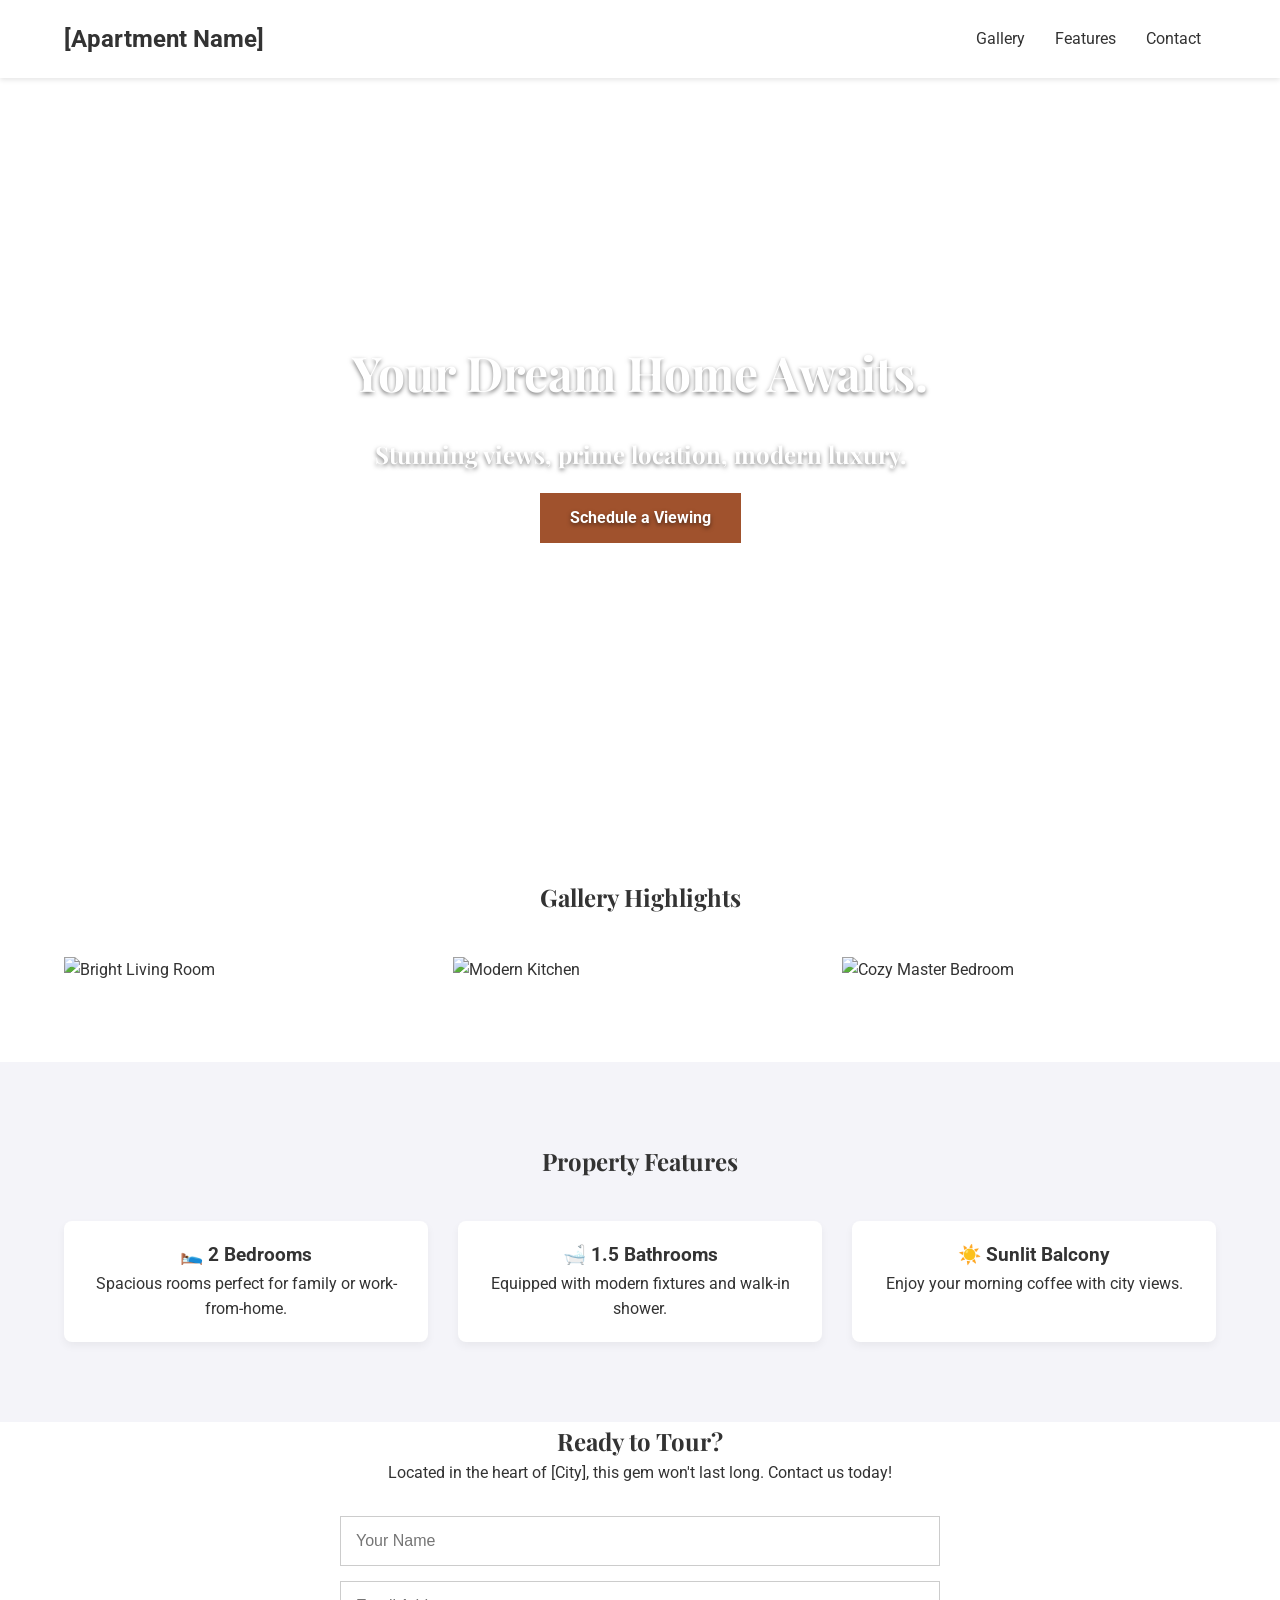
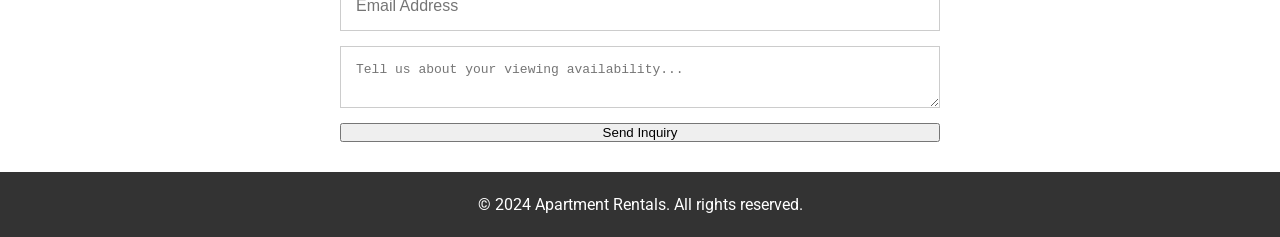
==== index.html @ 55baa247 "base version" ====
<!DOCTYPE html>
<html lang="en">
<head>
    <meta charset="UTF-8">
    <meta name="viewport" content="width=device-width, initial-scale=1.0">
    <title>Luxury Apartment Listing - [Address]</title>
    <!-- Link to your CSS file -->
    <link rel="stylesheet" href="style.css"> 
    <!-- Optional: Link a cool font from Google Fonts -->
    <link href="https://fonts.googleapis.com/css2?family=Playfair+Display:wght@700&family=Roboto:wght@300;400&display=swap" rel="stylesheet">
</head>
<body>

    <!-- NAVIGATION BAR -->
    <header class="navbar">
        <div class="logo">[Apartment Name]</div>
        <nav>
            <ul>
                <li><a href="#gallery">Gallery</a></li>
                <li><a href="#features">Features</a></li>
                <li><a href="#contact">Contact</a></li>
            </ul>
        </nav>
    </header>

    <!-- HERO SECTION (The first thing visitors see) -->
    <section class="hero">
        <h1>Your Dream Home Awaits.</h1>
        <h2>Stunning views, prime location, modern luxury.</h2>
        <a href="#contact" class="cta-button">Schedule a Viewing</a>
    </section>

    <!-- GALLERY/MEDIA SECTION -->
    <section id="gallery" class="section-padding">
        <h2>Gallery Highlights</h2>
        <div class="image-gallery">
            <!-- IMPORTANT: Replace these paths with your actual image files -->
            <img src="images/living_room.jpg" alt="Bright Living Room">
            <img src="images/kitchen.jpg" alt="Modern Kitchen">
            <img src="images/bedroom.jpg" alt="Cozy Master Bedroom">
            <!-- You can add more images here -->
        </div>
    </section>

    <!-- FEATURES SECTION (Selling points) -->
    <section id="features" class="dark-background section-padding">
        <h2>Property Features</h2>
        <div class="feature-grid">
            <div class="feature-card">
                <h3>🛌 2 Bedrooms</h3>
                <p>Spacious rooms perfect for family or work-from-home.</p>
            </div>
            <div class="feature-card">
                <h3>🛁 1.5 Bathrooms</h3>
                <p>Equipped with modern fixtures and walk-in shower.</p>
            </div>
            <div class="feature-card">
                <h3>☀️ Sunlit Balcony</h3>
                <p>Enjoy your morning coffee with city views.</p>
            </div>
        </div>
    </section>

    <!-- CONTACT/CALL TO ACTION SECTION -->
    <section id="contact" class="cta-section">
        <h2>Ready to Tour?</h2>
        <p>Located in the heart of [City], this gem won't last long. Contact us today!</p>
        <form action="#" method="POST" class="contact-form">
            <input type="text" name="name" placeholder="Your Name" required>
            <input type="email" name="email" placeholder="Email Address" required>
            <textarea name="message" placeholder="Tell us about your viewing availability..."></textarea>
            <button type="submit">Send Inquiry</button>
        </form>
    </section>

    <!-- FOOTER -->
    <footer>
        <p>&copy; 2024 Apartment Rentals. All rights reserved.</p>
        <div class="social-links">
            <!-- Link your social media here -->
        </div>
    </footer>

    <!-- Link to the JavaScript file (MUST be at the end of body) -->
    <script src="script.js"></script>
</body>
</html>
---- style.css ----
/* Basic Reset and Typography */
* {
    margin: 0;
    padding: 0;
    box-sizing: border-box; /* This is crucial for layout consistency */
}

body {
    font-family: 'Roboto', sans-serif;
    line-height: 1.6;
    color: #333;
}

h1, h2 {
    font-family: 'Playfair Display', serif; /* Fancy header font */
    text-align: center;
}

/* Padding class to ensure sections don't touch screen edges */
.section-padding {
    padding: 80px 5%; /* Top and bottom padding */
}

/* --- NAVIGATION BAR --- */
.navbar {
    display: flex;
    justify-content: space-between;
    align-items: center;
    padding: 20px 5%;
    background-color: #ffffff;
    box-shadow: 0 2px 5px rgba(0, 0, 0, 0.1);
}

.logo {
    font-size: 1.5em;
    font-weight: bold;
}

nav ul {
    list-style: none;
    display: flex;
}

nav ul li a {
    text-decoration: none;
    color: #333;
    padding: 10px 15px;
    transition: color 0.3s;
}

nav ul li a:hover {
    color: #a0522d; /* Example accent color */
}


/* --- HERO SECTION (The main visual punch) --- */
.hero {
    height: 80vh; /* Takes up most of the screen height */
    background: url('images/hero_main.jpg') no-repeat center center/cover; /* Main property photo */
    display: flex;
    flex-direction: column;
    justify-content: center;
    align-items: center;
    text-align: center;
    color: white; /* White text over a potentially dark image */
    text-shadow: 0 2px 4px rgba(0,0,0,0.5);
    padding: 20px;
}

.hero h1 {
    font-size: 3em;
    margin-bottom: 0.5em;
}

/* --- BUTTON STYLING --- */
.cta-button {
    display: inline-block;
    margin-top: 20px;
    padding: 12px 30px;
    background-color: #a0522d; /* Accent color */
    color: white;
    text-decoration: none;
    font-weight: bold;
    transition: background-color 0.3s;
    border: none; /* If used on a button */
    cursor: pointer;
}

.cta-button:hover {
    background-color: #8b4513; 
}


/* --- GALLERY SECTION --- */
.image-gallery {
    display: grid;
    grid-template-columns: repeat(auto-fit, minmax(300px, 1fr)); /* Responsive grid */
    gap: 15px;
    margin-top: 40px;
}

.image-gallery img {
    width: 100%;
    height: auto;
    display: block;
    object-fit: cover; /* Ensures images fill their containers nicely */
}


/* --- FEATURES SECTION (The detail points) --- */
.dark-background {
    background-color: #f4f4f9; /* Light gray background */
}

.feature-grid {
    display: flex;
    justify-content: space-around;
    gap: 30px;
    margin-top: 40px;
    text-align: center;
}

.feature-card {
    flex: 1; /* Each card takes equal width */
    padding: 20px;
    border-radius: 8px;
    background: white;
    box-shadow: 0 4px 8px rgba(0, 0, 0, 0.05);
}

/* --- CONTACT FORM SECTION --- */
#contact {
    text-align: center;
}

.contact-form {
    display: flex;
    flex-direction: column;
    max-width: 600px;
    margin: 30px auto;
    gap: 15px;
}

.contact-form input, .contact-form textarea {
    padding: 15px;
    border: 1px solid #ccc;
    font-size: 1em;
    width: 100%;
}

/* --- FOOTER --- */
footer {
    background-color: #333;
    color: white;
    text-align: center;
    padding: 20px;
}


/* ================================= */
/* MEDIA QUERIES (Responsiveness for Mobile) */
/* ================================= */

@media (max-width: 768px) {
    /* On smaller screens, change the layout to stack */
    .navbar {
        flex-direction: column;
        gap: 10px;
    }

    .feature-grid {
        flex-direction: column; /* Cards stack vertically */
        align-items: center;
    }
    
    .hero {
        height: 60vh; /* Smaller header on mobile */
    }

    .hero h1 {
        font-size: 2em;
    }
}
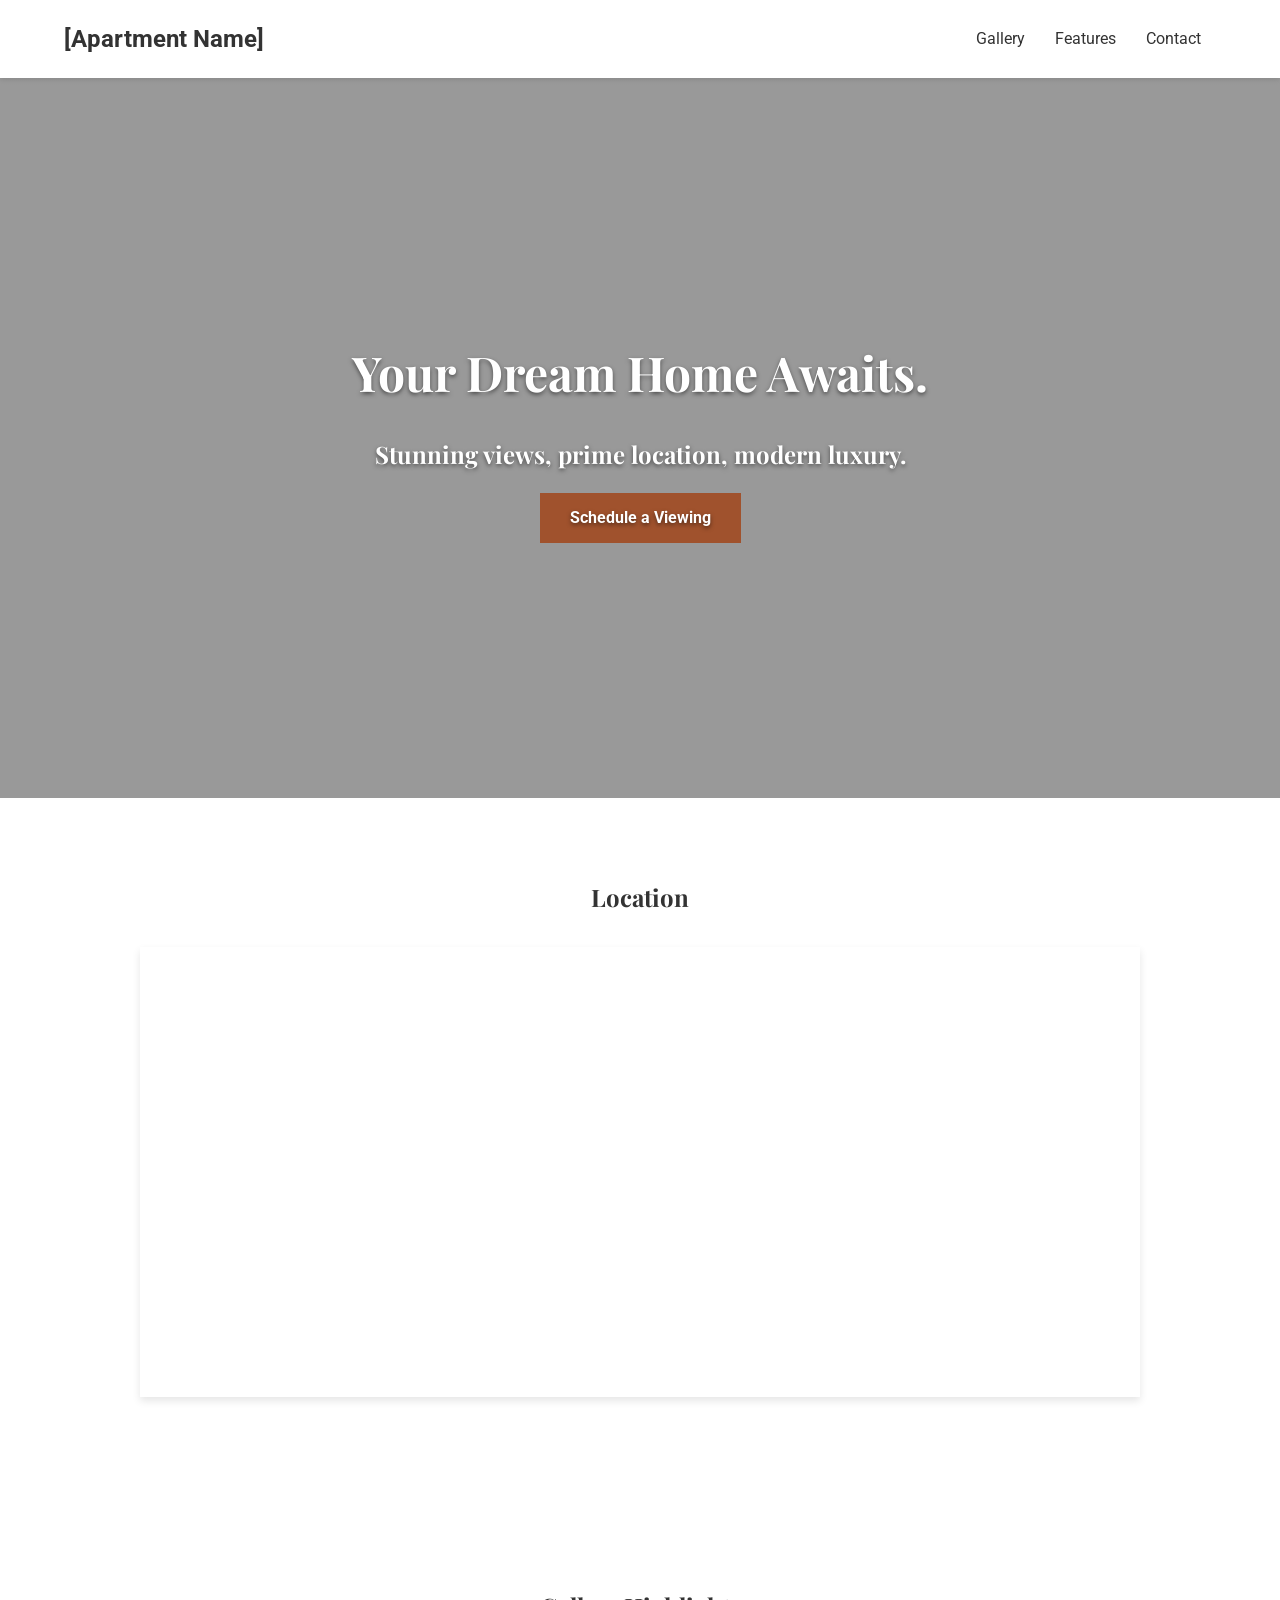
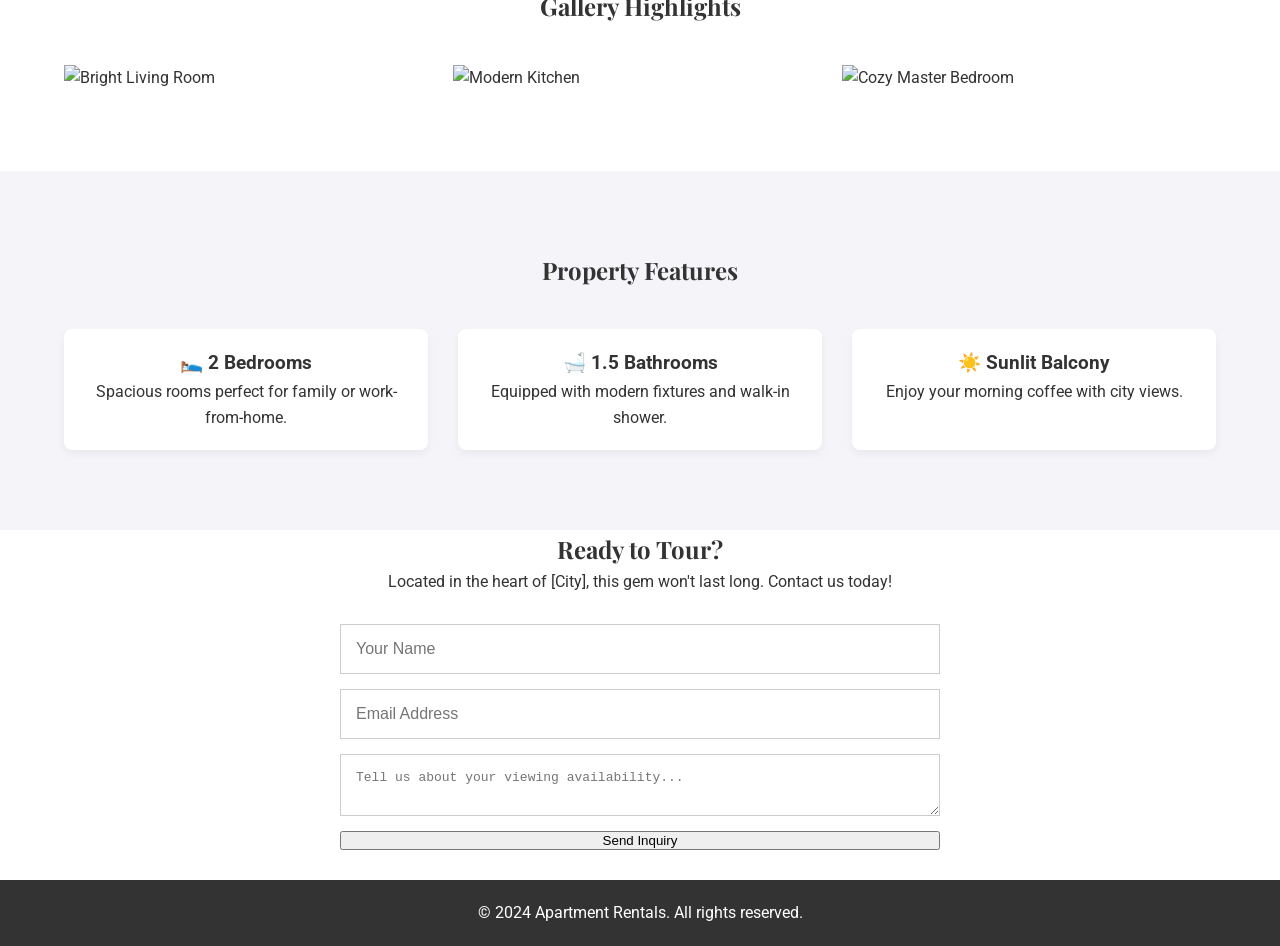
==== commit 8885a05e: "v2" ====
--- a/index.html
+++ b/index.html
@@ -28,6 +28,17 @@
         <h1>Your Dream Home Awaits.</h1>
         <h2>Stunning views, prime location, modern luxury.</h2>
         <a href="#contact" class="cta-button">Schedule a Viewing</a>
+    </section>
+
+    <!-- MAP SECTION -->
+    <section class="map-section section-padding">
+        <h2>Location</h2>
+        <div class="map-container">
+            
+             <iframe src="https://www.google.com/maps/embed?pb=!1m14!1m12!1m3!1d2104.0212770779126!2d35.293702474314145!3d0.4766487086462576!2m3!1f0!2f0!3f0!3m2!1i1024!2i768!4f13.1!5e0!3m2!1sen!2ske!4v1777364461654!5m2!1sen!2ske" width="600" height="450" style="border:0;" allowfullscreen="" loading="lazy" referrerpolicy="no-referrer-when-downgrade"></iframe>
+               
+        
+        </div>
     </section>
 
     <!-- GALLERY/MEDIA SECTION -->
--- a/style.css
+++ b/style.css
@@ -56,7 +56,7 @@
 /* --- HERO SECTION (The main visual punch) --- */
 .hero {
     height: 80vh; /* Takes up most of the screen height */
-    background: url('images/hero_main.jpg') no-repeat center center/cover; /* Main property photo */
+    background: linear-gradient(rgba(0,0,0,0.4), rgba(0,0,0,0.4)), url('https://images.unsplash.com/photo-1545324418-cc1a3fa10c00?w=1920&q=80') no-repeat center center/cover; /* Main property photo */
     display: flex;
     flex-direction: column;
     justify-content: center;
@@ -70,6 +70,17 @@
 .hero h1 {
     font-size: 3em;
     margin-bottom: 0.5em;
+}
+
+/* --- MAP SECTION --- */
+.map-container {
+    max-width: 1000px;
+    margin: 30px auto;
+    box-shadow: 0 4px 8px rgba(0, 0, 0, 0.1);
+}
+
+iframe {
+    display: block;
 }
 
 /* --- BUTTON STYLING --- */
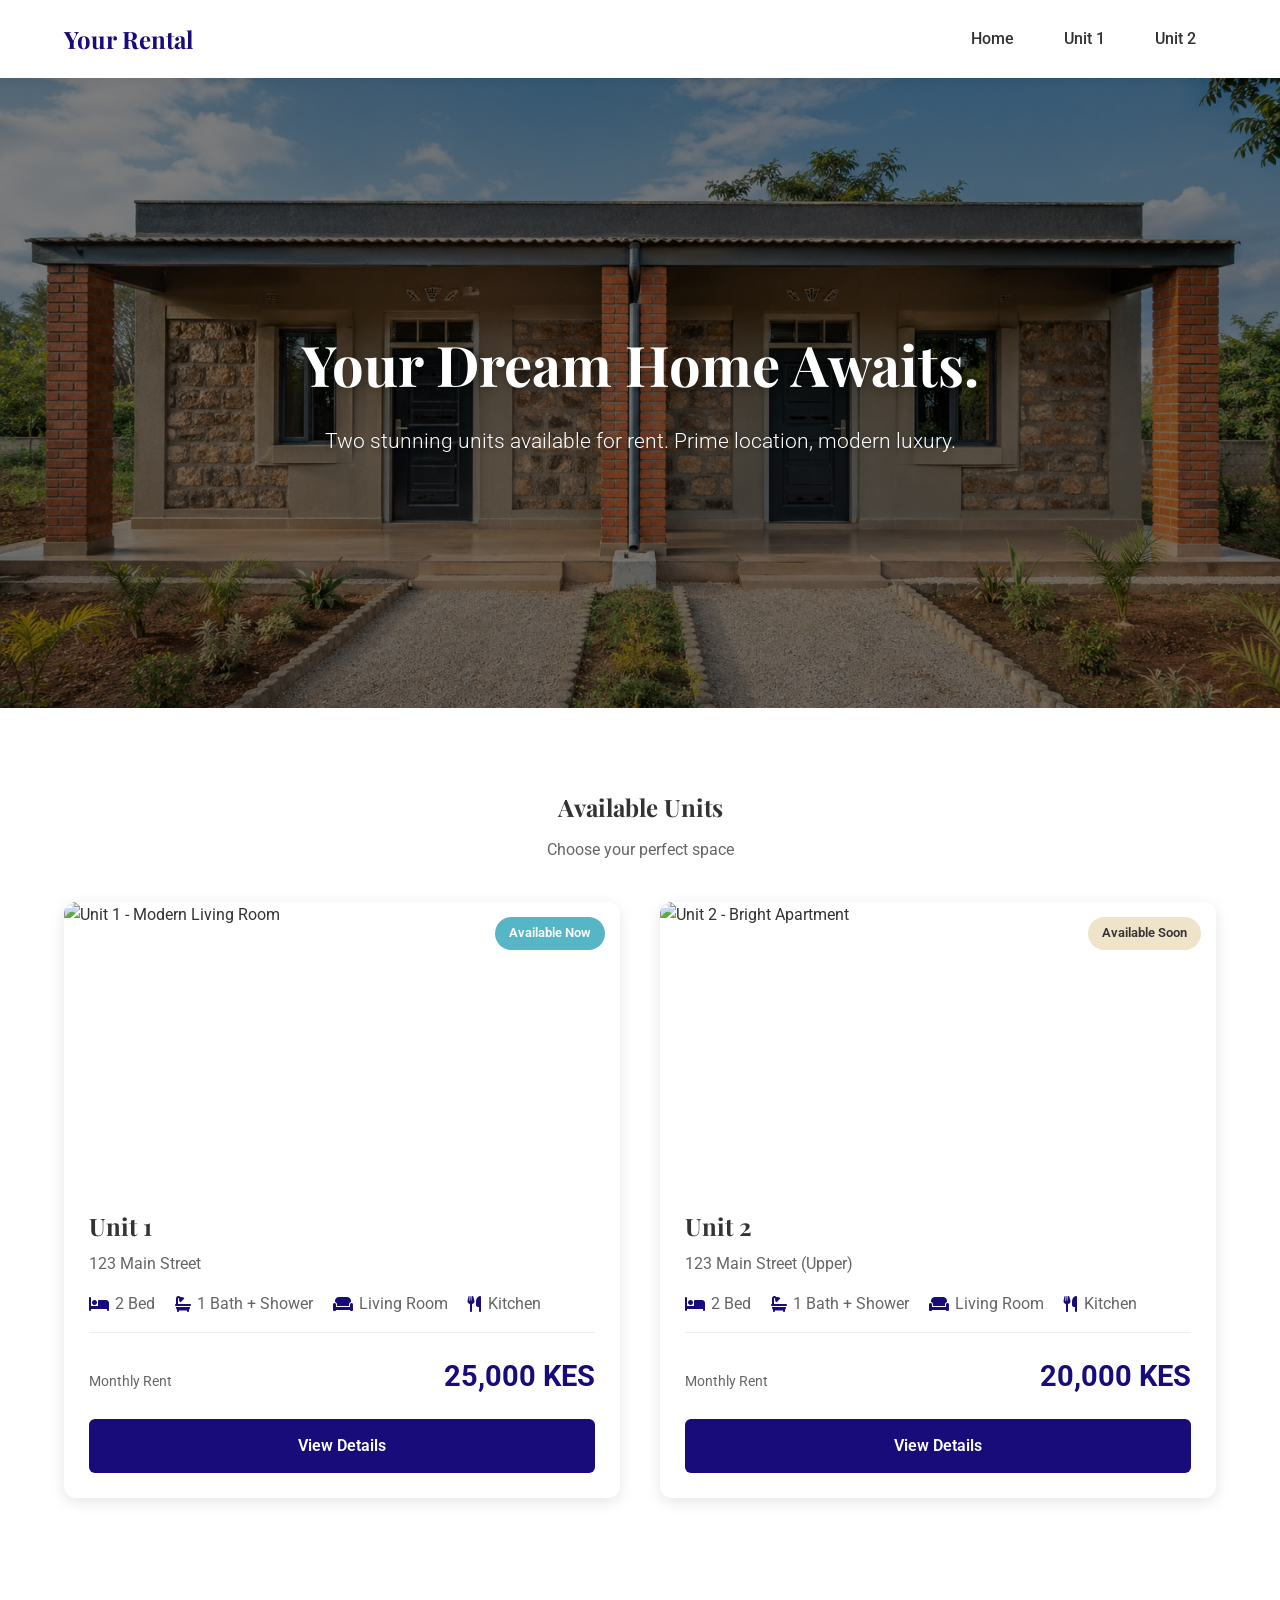
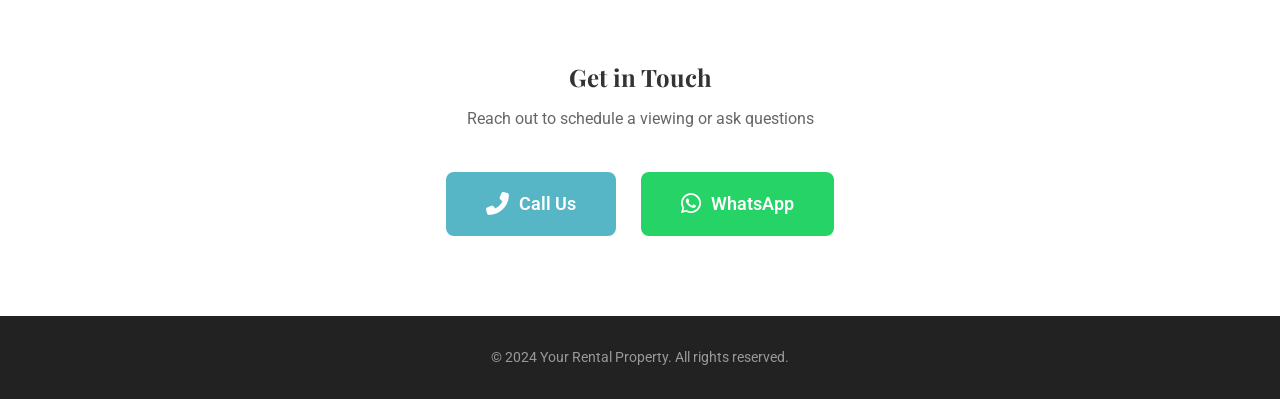
==== commit 87693c8d: "v3 Co-authored-by: Copilot <copilot@github.com>" ====
--- a/index.html
+++ b/index.html
@@ -3,96 +3,110 @@
 <head>
     <meta charset="UTF-8">
     <meta name="viewport" content="width=device-width, initial-scale=1.0">
-    <title>Luxury Apartment Listing - [Address]</title>
-    <!-- Link to your CSS file -->
-    <link rel="stylesheet" href="style.css"> 
-    <!-- Optional: Link a cool font from Google Fonts -->
-    <link href="https://fonts.googleapis.com/css2?family=Playfair+Display:wght@700&family=Roboto:wght@300;400&display=swap" rel="stylesheet">
+    <title>Rental Units - Your Dream Home Awaits</title>
+
+    <link rel="stylesheet" href="style.css">
+
+    <link href="https://fonts.googleapis.com/css2?family=Playfair+Display:wght@700&family=Roboto:wght@300;400;500&display=swap" rel="stylesheet">
+    <link rel="stylesheet" href="https://cdnjs.cloudflare.com/ajax/libs/font-awesome/6.4.0/css/all.min.css">
 </head>
 <body>
 
     <!-- NAVIGATION BAR -->
     <header class="navbar">
-        <div class="logo">[Apartment Name]</div>
+        <div class="logo">Your Rental</div>
+        <div class="menu-toggle"><i class="fas fa-bars"></i></div>
         <nav>
             <ul>
-                <li><a href="#gallery">Gallery</a></li>
-                <li><a href="#features">Features</a></li>
-                <li><a href="#contact">Contact</a></li>
+                <li><a href="index.html">Home</a></li>
+                <li><a href="unit1.html">Unit 1</a></li>
+                <li><a href="unit2.html">Unit 2</a></li>
             </ul>
         </nav>
     </header>
 
-    <!-- HERO SECTION (The first thing visitors see) -->
+    <!-- HERO SECTION -->
     <section class="hero">
         <h1>Your Dream Home Awaits.</h1>
-        <h2>Stunning views, prime location, modern luxury.</h2>
-        <a href="#contact" class="cta-button">Schedule a Viewing</a>
+        <h2>Two stunning units available for rent. Prime location, modern luxury.</h2>
     </section>
 
-    <!-- MAP SECTION -->
-    <section class="map-section section-padding">
-        <h2>Location</h2>
-        <div class="map-container">
-            
-             <iframe src="https://www.google.com/maps/embed?pb=!1m14!1m12!1m3!1d2104.0212770779126!2d35.293702474314145!3d0.4766487086462576!2m3!1f0!2f0!3f0!3m2!1i1024!2i768!4f13.1!5e0!3m2!1sen!2ske!4v1777364461654!5m2!1sen!2ske" width="600" height="450" style="border:0;" allowfullscreen="" loading="lazy" referrerpolicy="no-referrer-when-downgrade"></iframe>
-               
+    <!-- UNITS COMPARISON SECTION -->
+    <section class="units-section section-padding">
+        <h2>Available Units</h2>
+        <p class="section-subtitle">Choose your perfect space</p>
         
-        </div>
-    </section>
+        <div class="units-grid">
+            <!-- UNIT 1 CARD -->
+            <div class="unit-card">
+                <div class="unit-image">
+                    <img src="https://images.unsplash.com/photo-1502672260266-1c1ef2d93688?w=800&q=80" alt="Unit 1 - Modern Living Room">
+                    <span class="unit-badge">Available Now</span>
+                </div>
+                <div class="unit-details">
+                    <h3>Unit 1</h3>
+                    <p class="unit-address">123 Main Street</p>
+                    <div class="unit-specs">
+                        <span><i class="fas fa-bed"></i> 2 Bed</span>
+                        <span><i class="fas fa-bath"></i> 1 Bath + Shower</span>
+                        <span><i class="fas fa-couch"></i> Living Room</span>
+                        <span><i class="fas fa-utensils"></i> Kitchen</span>
+                    </div>
+                    <div class="unit-price">
+                        <span class="price-label">Monthly Rent</span>
+                        <span class="price-amount">25,000 KES</span>
+                    </div>
+                    <a href="unit1.html" class="cta-button">View Details</a>
+                </div>
+            </div>
 
-    <!-- GALLERY/MEDIA SECTION -->
-    <section id="gallery" class="section-padding">
-        <h2>Gallery Highlights</h2>
-        <div class="image-gallery">
-            <!-- IMPORTANT: Replace these paths with your actual image files -->
-            <img src="images/living_room.jpg" alt="Bright Living Room">
-            <img src="images/kitchen.jpg" alt="Modern Kitchen">
-            <img src="images/bedroom.jpg" alt="Cozy Master Bedroom">
-            <!-- You can add more images here -->
-        </div>
-    </section>
-
-    <!-- FEATURES SECTION (Selling points) -->
-    <section id="features" class="dark-background section-padding">
-        <h2>Property Features</h2>
-        <div class="feature-grid">
-            <div class="feature-card">
-                <h3>🛌 2 Bedrooms</h3>
-                <p>Spacious rooms perfect for family or work-from-home.</p>
-            </div>
-            <div class="feature-card">
-                <h3>🛁 1.5 Bathrooms</h3>
-                <p>Equipped with modern fixtures and walk-in shower.</p>
-            </div>
-            <div class="feature-card">
-                <h3>☀️ Sunlit Balcony</h3>
-                <p>Enjoy your morning coffee with city views.</p>
+            <!-- UNIT 2 CARD -->
+            <div class="unit-card">
+                <div class="unit-image">
+                    <img src="https://images.unsplash.com/photo-1560448204-e02f11c3d0e2?w=800&q=80" alt="Unit 2 - Bright Apartment">
+                    <span class="unit-badge unit-badge-soon">Available Soon</span>
+                </div>
+                <div class="unit-details">
+                    <h3>Unit 2</h3>
+                    <p class="unit-address">123 Main Street (Upper)</p>
+                    <div class="unit-specs">
+                        <span><i class="fas fa-bed"></i> 2 Bed</span>
+                        <span><i class="fas fa-bath"></i> 1 Bath + Shower</span>
+                        <span><i class="fas fa-couch"></i> Living Room</span>
+                        <span><i class="fas fa-utensils"></i> Kitchen</span>
+                    </div>
+                    <div class="unit-price">
+                        <span class="price-label">Monthly Rent</span>
+                        <span class="price-amount">20,000 KES</span>
+                    </div>
+                    <a href="unit2.html" class="cta-button">View Details</a>
+                </div>
             </div>
         </div>
     </section>
 
-    <!-- CONTACT/CALL TO ACTION SECTION -->
-    <section id="contact" class="cta-section">
-        <h2>Ready to Tour?</h2>
-        <p>Located in the heart of [City], this gem won't last long. Contact us today!</p>
-        <form action="#" method="POST" class="contact-form">
-            <input type="text" name="name" placeholder="Your Name" required>
-            <input type="email" name="email" placeholder="Email Address" required>
-            <textarea name="message" placeholder="Tell us about your viewing availability..."></textarea>
-            <button type="submit">Send Inquiry</button>
-        </form>
+    <!-- CONTACT SECTION -->
+    <section id="contact" class="contact-section section-padding">
+        <h2>Get in Touch</h2>
+        <p class="section-subtitle">Reach out to schedule a viewing or ask questions</p>
+        
+        <div class="contact-options">
+            <a href="tel:+254792336263" class="contact-btn contact-phone">
+                <i class="fas fa-phone-alt"></i>
+                <span>Call Us</span>
+            </a>
+            <a href="https://wa.me/0792336263" target="_blank" class="contact-btn contact-whatsapp">
+                <i class="fab fa-whatsapp"></i>
+                <span>WhatsApp</span>
+            </a>
+        </div>
     </section>
 
     <!-- FOOTER -->
     <footer>
-        <p>&copy; 2024 Apartment Rentals. All rights reserved.</p>
-        <div class="social-links">
-            <!-- Link your social media here -->
-        </div>
+        <p>&copy; 2024 Your Rental Property. All rights reserved.</p>
     </footer>
 
-    <!-- Link to the JavaScript file (MUST be at the end of body) -->
     <script src="script.js"></script>
 </body>
-</html>
+</html>
--- a/style.css
+++ b/style.css
@@ -1,194 +1,672 @@
-/* Basic Reset and Typography */
+/* ============================================
+   BASIC RESET & TYPOGRAPHY
+   ============================================ */
 * {
     margin: 0;
     padding: 0;
-    box-sizing: border-box; /* This is crucial for layout consistency */
+    box-sizing: border-box;
+}
+
+:root {
+    --primary-color: #170C79;
+    --primary-dark: #0f0835;
+    --secondary-color: #56B6C6;
+    --secondary-light: #8ACBD0;
+    --accent: #EFE3CA;
+    --text-dark: #333;
+    --text-light: #666;
+    --bg-light: #f9f9f9;
+    --bg-white: #ffffff;
+    --shadow: 0 4px 15px rgba(0, 0, 0, 0.1);
 }
 
 body {
     font-family: 'Roboto', sans-serif;
     line-height: 1.6;
-    color: #333;
-}
-
-h1, h2 {
-    font-family: 'Playfair Display', serif; /* Fancy header font */
-    text-align: center;
-}
-
-/* Padding class to ensure sections don't touch screen edges */
+    color: var(--text-dark);
+    background-color: var(--bg-white);
+}
+
+h1, h2, h3, h4 {
+    font-family: 'Playfair Display', serif;
+    font-weight: 700;
+}
+
+h1 { text-align: center; }
+h2 { text-align: center; margin-bottom: 10px; }
+
+.section-subtitle {
+    text-align: center;
+    color: var(--text-light);
+    margin-bottom: 40px;
+}
+
 .section-padding {
-    padding: 80px 5%; /* Top and bottom padding */
-}
-
-/* --- NAVIGATION BAR --- */
+    padding: 80px 5%;
+}
+
+/* ============================================
+   NAVIGATION BAR
+   ============================================ */
 .navbar {
     display: flex;
     justify-content: space-between;
     align-items: center;
     padding: 20px 5%;
-    background-color: #ffffff;
-    box-shadow: 0 2px 5px rgba(0, 0, 0, 0.1);
+    background-color: var(--bg-white);
+    box-shadow: 0 2px 10px rgba(0, 0, 0, 0.08);
+    position: sticky;
+    top: 0;
+    z-index: 1000;
 }
 
 .logo {
     font-size: 1.5em;
-    font-weight: bold;
+    font-weight: 700;
+    font-family: 'Playfair Display', serif;
+    color: var(--primary-color);
 }
 
 nav ul {
     list-style: none;
     display: flex;
+    gap: 10px;
 }
 
 nav ul li a {
     text-decoration: none;
-    color: #333;
-    padding: 10px 15px;
-    transition: color 0.3s;
-}
-
-nav ul li a:hover {
-    color: #a0522d; /* Example accent color */
-}
-
-
-/* --- HERO SECTION (The main visual punch) --- */
+    color: var(--text-dark);
+    padding: 10px 20px;
+    font-weight: 500;
+    transition: all 0.3s ease;
+    border-radius: 4px;
+}
+
+nav ul li a:hover,
+nav ul li a.active {
+    color: var(--bg-white);
+    background-color: var(--primary-color);
+}
+
+.menu-toggle {
+    display: none;
+    font-size: 1.5em;
+    cursor: pointer;
+    color: var(--primary-color);
+}
+
+/* Mobile Menu Toggle */
+
+/* ============================================
+   HERO SECTION
+   ============================================ */
 .hero {
-    height: 80vh; /* Takes up most of the screen height */
-    background: linear-gradient(rgba(0,0,0,0.4), rgba(0,0,0,0.4)), url('https://images.unsplash.com/photo-1545324418-cc1a3fa10c00?w=1920&q=80') no-repeat center center/cover; /* Main property photo */
+    height: 70vh;
+    background: linear-gradient(rgba(0, 0, 0, 0.5), rgba(0, 0, 0, 0.5)), 
+                url('property.png') no-repeat center center/cover;
     display: flex;
     flex-direction: column;
     justify-content: center;
     align-items: center;
     text-align: center;
-    color: white; /* White text over a potentially dark image */
-    text-shadow: 0 2px 4px rgba(0,0,0,0.5);
+    color: white;
     padding: 20px;
 }
 
 .hero h1 {
+    font-size: 3.5em;
+    margin-bottom: 0.3em;
+    text-shadow: 0 2px 10px rgba(0, 0, 0, 0.3);
+}
+
+.hero h2 {
+    font-family: 'Roboto', sans-serif;
+    font-size: 1.3em;
+    font-weight: 300;
+    text-shadow: 0 2px 5px rgba(0, 0, 0, 0.3);
+}
+
+/* ============================================
+   UNIT HERO (Detail Pages)
+   ============================================ */
+.unit-hero {
+    position: relative;
+    height: 60vh;
+    overflow: hidden;
+}
+
+.unit-hero img {
+    width: 100%;
+    height: 100%;
+    object-fit: cover;
+}
+
+.unit-hero-overlay {
+    position: absolute;
+    bottom: 0;
+    left: 0;
+    right: 0;
+    background: linear-gradient(transparent, rgba(0, 0, 0, 0.8));
+    padding: 40px 5%;
+    color: white;
+}
+
+.unit-hero-overlay h1 {
     font-size: 3em;
-    margin-bottom: 0.5em;
-}
-
-/* --- MAP SECTION --- */
+    text-align: left;
+    margin-bottom: 10px;
+}
+
+.unit-hero-overlay p {
+    font-size: 1.2em;
+    font-weight: 300;
+}
+
+/* ============================================
+   UNIT INFO BAR
+   ============================================ */
+.unit-info-bar {
+    display: flex;
+    justify-content: center;
+    gap: 60px;
+    padding: 30px 5%;
+    background: var(--bg-light);
+    flex-wrap: wrap;
+}
+
+.info-item {
+    text-align: center;
+}
+
+.info-label {
+    display: block;
+    font-size: 0.85em;
+    color: var(--text-light);
+    text-transform: uppercase;
+    letter-spacing: 1px;
+    margin-bottom: 5px;
+}
+
+.info-value {
+    font-size: 1.5em;
+    font-weight: 700;
+    color: var(--primary-color);
+}
+
+/* ============================================
+   UNITS GRID (Home Page)
+   ============================================ */
+.units-section {
+    background: var(--bg-white);
+}
+
+.units-grid {
+    display: grid;
+    grid-template-columns: repeat(2, 1fr);
+    gap: 40px;
+    max-width: 1200px;
+    margin: 0 auto;
+    margin-top: 40px;
+}
+
+.unit-card {
+    background: var(--bg-white);
+    border-radius: 12px;
+    overflow: hidden;
+    box-shadow: var(--shadow);
+    transition: transform 0.3s ease, box-shadow 0.3s ease;
+}
+
+.unit-card:hover {
+    transform: translateY(-10px);
+    box-shadow: 0 8px 30px rgba(0, 0, 0, 0.15);
+}
+
+.unit-image {
+    position: relative;
+    height: 280px;
+    overflow: hidden;
+}
+
+.unit-image img {
+    width: 100%;
+    height: 100%;
+    object-fit: cover;
+    transition: transform 0.3s ease;
+}
+
+.unit-card:hover .unit-image img {
+    transform: scale(1.05);
+}
+
+.unit-badge {
+    position: absolute;
+    top: 15px;
+    right: 15px;
+    background: var(--secondary-color);
+    color: white;
+    padding: 6px 14px;
+    border-radius: 20px;
+    font-size: 0.8em;
+    font-weight: 600;
+}
+
+.unit-badge-soon {
+    background: var(--accent);
+    color: var(--text-dark);
+}
+
+.unit-details {
+    padding: 25px;
+}
+
+.unit-details h3 {
+    font-size: 1.5em;
+    margin-bottom: 5px;
+}
+
+.unit-address {
+    color: var(--text-light);
+    margin-bottom: 15px;
+}
+
+.unit-specs {
+    display: flex;
+    gap: 20px;
+    margin-bottom: 20px;
+    padding-bottom: 15px;
+    border-bottom: 1px solid #eee;
+}
+
+.unit-specs span {
+    display: flex;
+    align-items: center;
+    gap: 6px;
+    color: var(--text-light);
+}
+
+.unit-specs i {
+    color: var(--primary-color);
+}
+
+.unit-price {
+    display: flex;
+    justify-content: space-between;
+    align-items: baseline;
+    margin-bottom: 20px;
+}
+
+.price-label {
+    font-size: 0.9em;
+    color: var(--text-light);
+}
+
+.price-amount {
+    font-size: 1.8em;
+    font-weight: 700;
+    color: var(--primary-color);
+}
+
+.unit-details .cta-button {
+    width: 100%;
+    text-align: center;
+}
+
+/* ============================================
+   BUTTON STYLING
+   ============================================ */
+.cta-button {
+    display: inline-block;
+    padding: 14px 35px;
+    background-color: var(--primary-color);
+    color: white;
+    text-decoration: none;
+    font-weight: 600;
+    transition: background-color 0.3s ease;
+    border: none;
+    cursor: pointer;
+    border-radius: 6px;
+    text-align: center;
+}
+
+.cta-button:hover {
+    background-color: var(--primary-dark);
+    color: white;
+}
+
+/* ============================================
+   UNIT DETAILS SECTION
+   ============================================ */
+.unit-details-section {
+    background: var(--bg-white);
+}
+
+.details-container {
+    max-width: 900px;
+    margin: 0 auto;
+}
+
+.unit-description {
+    font-size: 1.1em;
+    line-height: 1.8;
+    color: var(--text-light);
+    margin-bottom: 40px;
+    text-align: center;
+}
+
+.details-grid {
+    display: grid;
+    grid-template-columns: repeat(4, 1fr);
+    gap: 20px;
+}
+
+.detail-item {
+    display: flex;
+    align-items: center;
+    gap: 15px;
+    padding: 20px;
+    background: var(--bg-light);
+    border-radius: 8px;
+}
+
+.detail-item i {
+    font-size: 2em;
+    color: var(--primary-color);
+}
+
+.detail-item h4 {
+    font-size: 0.9em;
+    font-family: 'Roboto', sans-serif;
+    font-weight: 600;
+    margin-bottom: 3px;
+}
+
+.detail-item p {
+    font-size: 0.85em;
+    color: var(--text-light);
+}
+
+/* ============================================
+   FEATURES SECTION
+   ============================================ */
+.features-section {
+    background: var(--bg-light);
+}
+
+.dark-background {
+    background-color: var(--bg-light);
+}
+
+.features-grid {
+    display: grid;
+    grid-template-columns: repeat(4, 1fr);
+    gap: 15px;
+    max-width: 1000px;
+    margin: 40px auto 0;
+}
+
+.feature-item {
+    display: flex;
+    align-items: center;
+    gap: 10px;
+    padding: 15px;
+    background: var(--bg-white);
+    border-radius: 6px;
+    font-size: 0.95em;
+}
+
+.feature-item i {
+    color: var(--primary-color);
+}
+
+/* ============================================
+   GALLERY SECTION
+   ============================================ */
+.gallery-section {
+    background: var(--bg-white);
+}
+
+.gallery-grid {
+    display: grid;
+    grid-template-columns: repeat(4, 1fr);
+    gap: 15px;
+    max-width: 1200px;
+    margin: 0 auto;
+    margin-top: 40px;
+}
+
+.gallery-item {
+    width: 100%;
+    height: 200px;
+    object-fit: cover;
+    border-radius: 8px;
+    cursor: pointer;
+    transition: transform 0.3s ease, box-shadow 0.3s ease;
+}
+
+.gallery-item:hover {
+    transform: scale(1.03);
+    box-shadow: var(--shadow);
+}
+
+/* ============================================
+   LIGHTBOX MODAL
+   ============================================ */
+.lightbox {
+    display: none;
+    position: fixed;
+    top: 0;
+    left: 0;
+    width: 100%;
+    height: 100%;
+    background: rgba(0, 0, 0, 0.95);
+    z-index: 2000;
+    justify-content: center;
+    align-items: center;
+}
+
+.lightbox.active {
+    display: flex;
+}
+
+.lightbox-img {
+    max-width: 90%;
+    max-height: 85%;
+    border-radius: 4px;
+}
+
+.lightbox-close {
+    position: absolute;
+    top: 20px;
+    right: 30px;
+    font-size: 40px;
+    color: white;
+    cursor: pointer;
+    transition: color 0.3s;
+}
+
+.lightbox-close:hover {
+    color: var(--primary-color);
+}
+
+.lightbox-prev,
+.lightbox-next {
+    position: absolute;
+    top: 50%;
+    transform: translateY(-50%);
+    font-size: 40px;
+    color: white;
+    cursor: pointer;
+    padding: 20px;
+    transition: color 0.3s;
+}
+
+.lightbox-prev { left: 20px; }
+.lightbox-next { right: 20px; }
+
+.lightbox-prev:hover,
+.lightbox-next:hover {
+    color: var(--primary-color);
+}
+
+/* ============================================
+   MAP SECTION
+   ============================================ */
+.map-section {
+    background: var(--bg-white);
+}
+
 .map-container {
     max-width: 1000px;
     margin: 30px auto;
-    box-shadow: 0 4px 8px rgba(0, 0, 0, 0.1);
-}
-
-iframe {
+    box-shadow: var(--shadow);
+    border-radius: 8px;
+    overflow: hidden;
+}
+
+.map-container iframe {
     display: block;
-}
-
-/* --- BUTTON STYLING --- */
-.cta-button {
-    display: inline-block;
-    margin-top: 20px;
-    padding: 12px 30px;
-    background-color: #a0522d; /* Accent color */
-    color: white;
+    width: 100%;
+}
+
+/* ============================================
+   CONTACT SECTION
+   ============================================ */
+.contact-section {
+    background: var(--bg-white);
+    text-align: center;
+}
+
+.contact-options {
+    display: flex;
+    justify-content: center;
+    gap: 25px;
+    margin-top: 30px;
+    flex-wrap: wrap;
+}
+
+.contact-btn {
+    display: flex;
+    align-items: center;
+    gap: 10px;
+    padding: 18px 40px;
+    border-radius: 8px;
     text-decoration: none;
-    font-weight: bold;
-    transition: background-color 0.3s;
-    border: none; /* If used on a button */
-    cursor: pointer;
-}
-
-.cta-button:hover {
-    background-color: #8b4513; 
-}
-
-
-/* --- GALLERY SECTION --- */
-.image-gallery {
-    display: grid;
-    grid-template-columns: repeat(auto-fit, minmax(300px, 1fr)); /* Responsive grid */
-    gap: 15px;
-    margin-top: 40px;
-}
-
-.image-gallery img {
-    width: 100%;
-    height: auto;
-    display: block;
-    object-fit: cover; /* Ensures images fill their containers nicely */
-}
-
-
-/* --- FEATURES SECTION (The detail points) --- */
-.dark-background {
-    background-color: #f4f4f9; /* Light gray background */
-}
-
-.feature-grid {
-    display: flex;
-    justify-content: space-around;
-    gap: 30px;
-    margin-top: 40px;
-    text-align: center;
-}
-
-.feature-card {
-    flex: 1; /* Each card takes equal width */
-    padding: 20px;
-    border-radius: 8px;
-    background: white;
-    box-shadow: 0 4px 8px rgba(0, 0, 0, 0.05);
-}
-
-/* --- CONTACT FORM SECTION --- */
-#contact {
-    text-align: center;
-}
-
-.contact-form {
-    display: flex;
-    flex-direction: column;
-    max-width: 600px;
-    margin: 30px auto;
-    gap: 15px;
-}
-
-.contact-form input, .contact-form textarea {
-    padding: 15px;
-    border: 1px solid #ccc;
-    font-size: 1em;
-    width: 100%;
-}
-
-/* --- FOOTER --- */
+    font-weight: 600;
+    font-size: 1.1em;
+    transition: transform 0.3s ease, box-shadow 0.3s ease;
+}
+
+.contact-btn:hover {
+    transform: translateY(-3px);
+    box-shadow: 0 6px 20px rgba(0, 0, 0, 0.15);
+}
+
+.contact-phone {
+    background: var(--secondary-color);
+    color: white;
+}
+
+.contact-whatsapp {
+    background: #25d366;
+    color: white;
+}
+
+.contact-btn i {
+    font-size: 1.3em;
+}
+
+/* ============================================
+   FOOTER
+   ============================================ */
 footer {
-    background-color: #333;
-    color: white;
-    text-align: center;
-    padding: 20px;
-}
-
-
-/* ================================= */
-/* MEDIA QUERIES (Responsiveness for Mobile) */
-/* ================================= */
+    background-color: #222;
+    color: #999;
+    text-align: center;
+    padding: 30px;
+    font-size: 0.9em;
+}
+
+/* ============================================
+   MEDIA QUERIES (Responsive Design)
+   ============================================ */
+@media (max-width: 900px) {
+    .details-grid,
+    .features-grid,
+    .gallery-grid {
+        grid-template-columns: repeat(2, 1fr);
+    }
+    
+    .units-grid {
+        grid-template-columns: 1fr;
+    }
+    
+    .unit-info-bar {
+        gap: 40px;
+    }
+}
 
 @media (max-width: 768px) {
-    /* On smaller screens, change the layout to stack */
     .navbar {
+        flex-wrap: wrap;
+    }
+    
+    .menu-toggle {
+        display: block;
+    }
+    
+    nav ul {
+        display: none;
+        width: 100%;
         flex-direction: column;
-        gap: 10px;
-    }
-
-    .feature-grid {
-        flex-direction: column; /* Cards stack vertically */
+        text-align: center;
+        padding-top: 15px;
+    }
+    
+    nav ul.active {
+        display: flex;
+    }
+    
+    .hero h1 {
+        font-size: 2.2em;
+    }
+    
+    .unit-hero-overlay h1 {
+        font-size: 2em;
+    }
+    
+    .unit-specs {
+        flex-wrap: wrap;
+    }
+    
+    .contact-options {
+        flex-direction: column;
         align-items: center;
     }
     
-    .hero {
-        height: 60vh; /* Smaller header on mobile */
-    }
-
-    .hero h1 {
-        font-size: 2em;
-    }
-}
+    .contact-btn {
+        width: 100%;
+        max-width: 280px;
+        justify-content: center;
+    }
+}
+
+@media (max-width: 480px) {
+    .section-padding {
+        padding: 50px 5%;
+    }
+    
+    .details-grid,
+    .features-grid,
+    .gallery-grid {
+        grid-template-columns: 1fr;
+    }
+    
+    .unit-info-bar {
+        gap: 30px;
+    }
+    
+    .info-value {
+        font-size: 1.3em;
+    }
+}
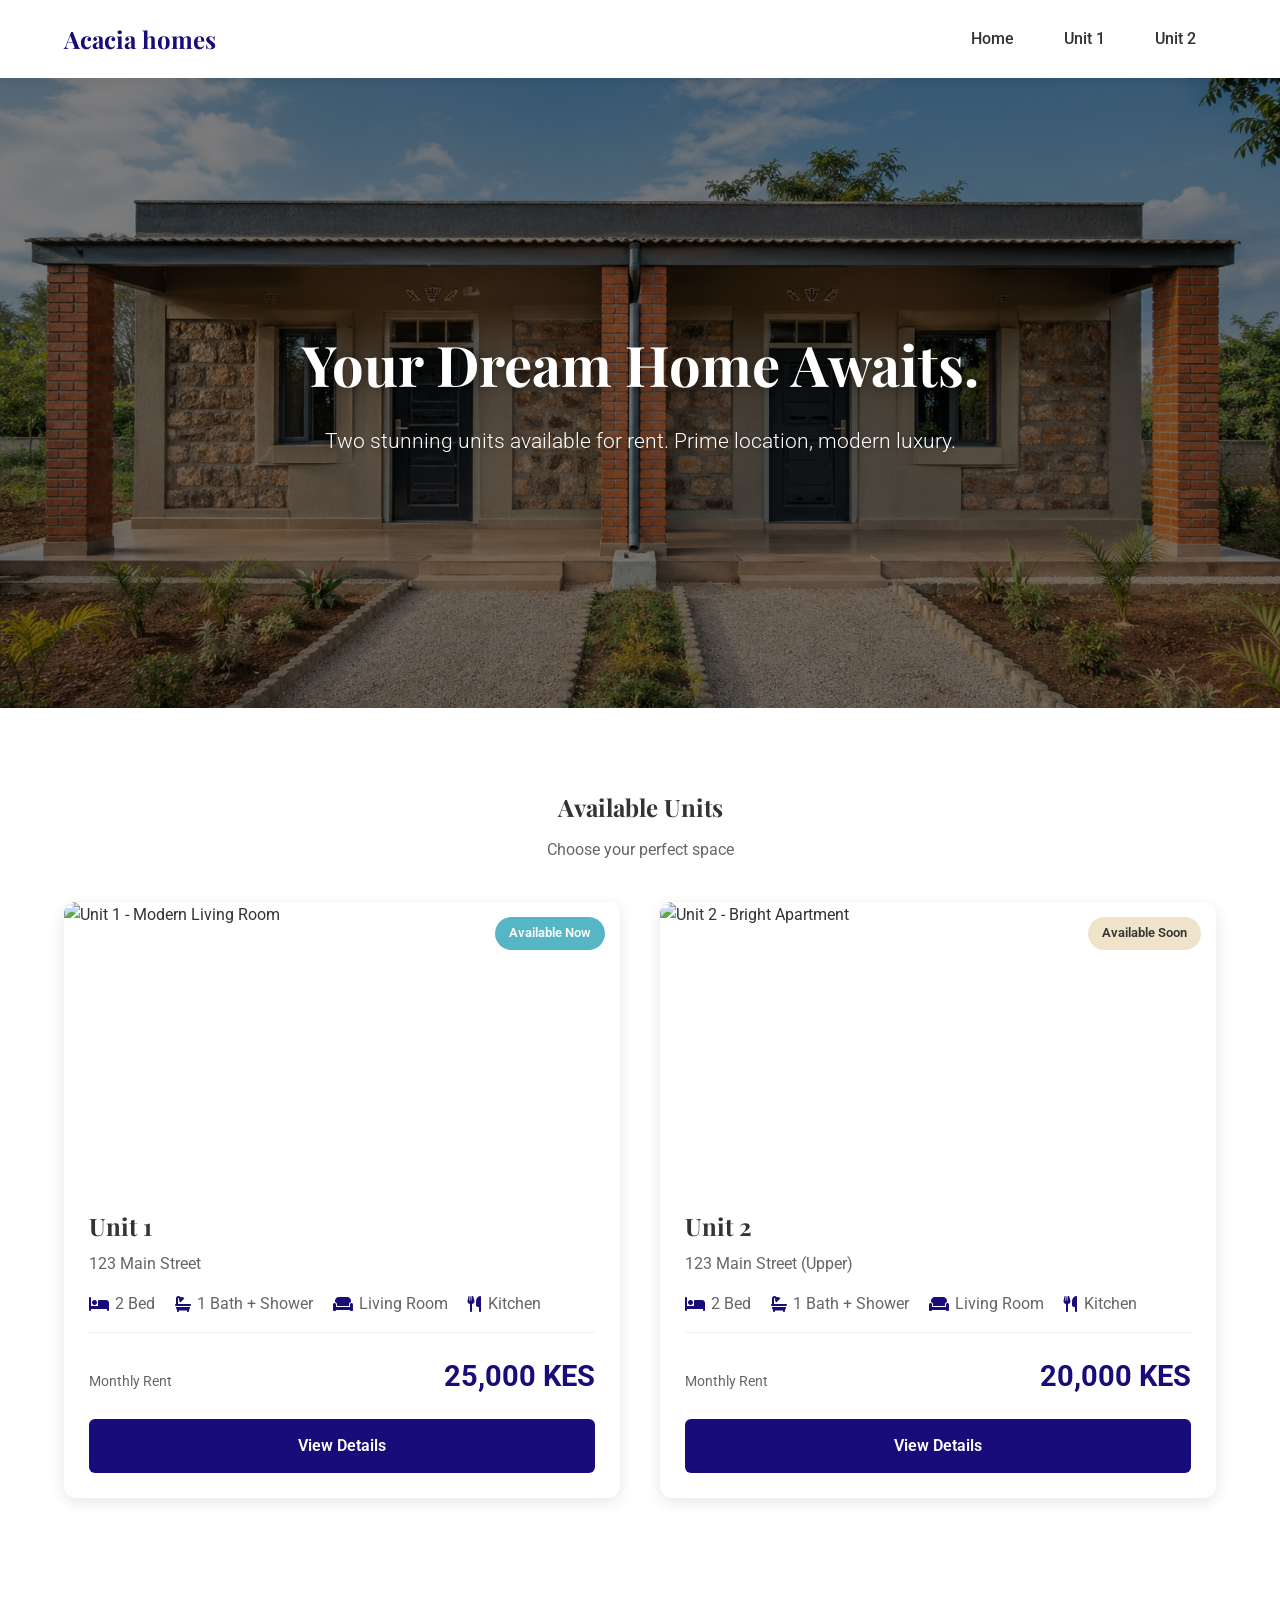
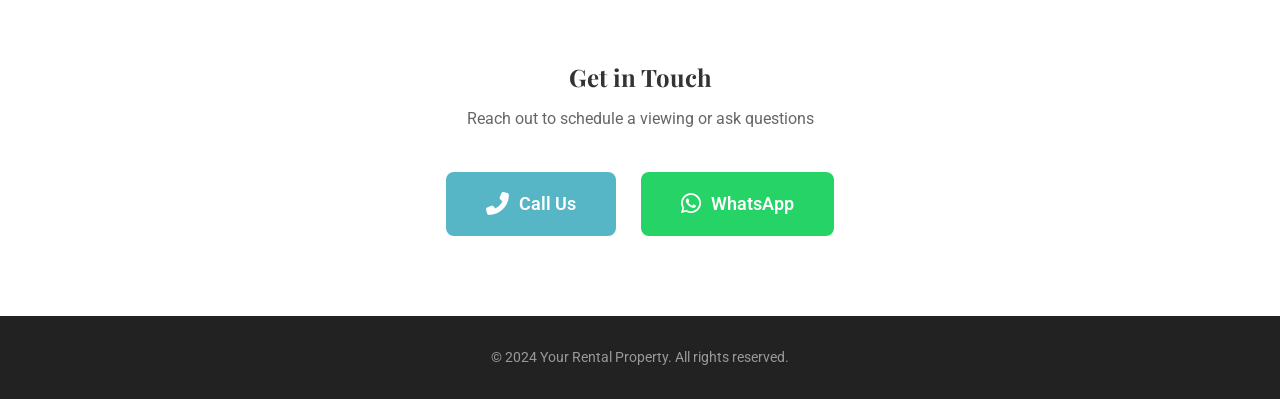
==== commit 48714aee: "changed_website_name Co-authored-by: Copilot <copilot@github.com>" ====
--- a/index.html
+++ b/index.html
@@ -3,7 +3,7 @@
 <head>
     <meta charset="UTF-8">
     <meta name="viewport" content="width=device-width, initial-scale=1.0">
-    <title>Rental Units - Your Dream Home Awaits</title>
+    <title>Acacia Homes</title>
 
     <link rel="stylesheet" href="style.css">
 
@@ -14,7 +14,7 @@
 
     <!-- NAVIGATION BAR -->
     <header class="navbar">
-        <div class="logo">Your Rental</div>
+        <div class="logo">Acacia homes</div>
         <div class="menu-toggle"><i class="fas fa-bars"></i></div>
         <nav>
             <ul>
